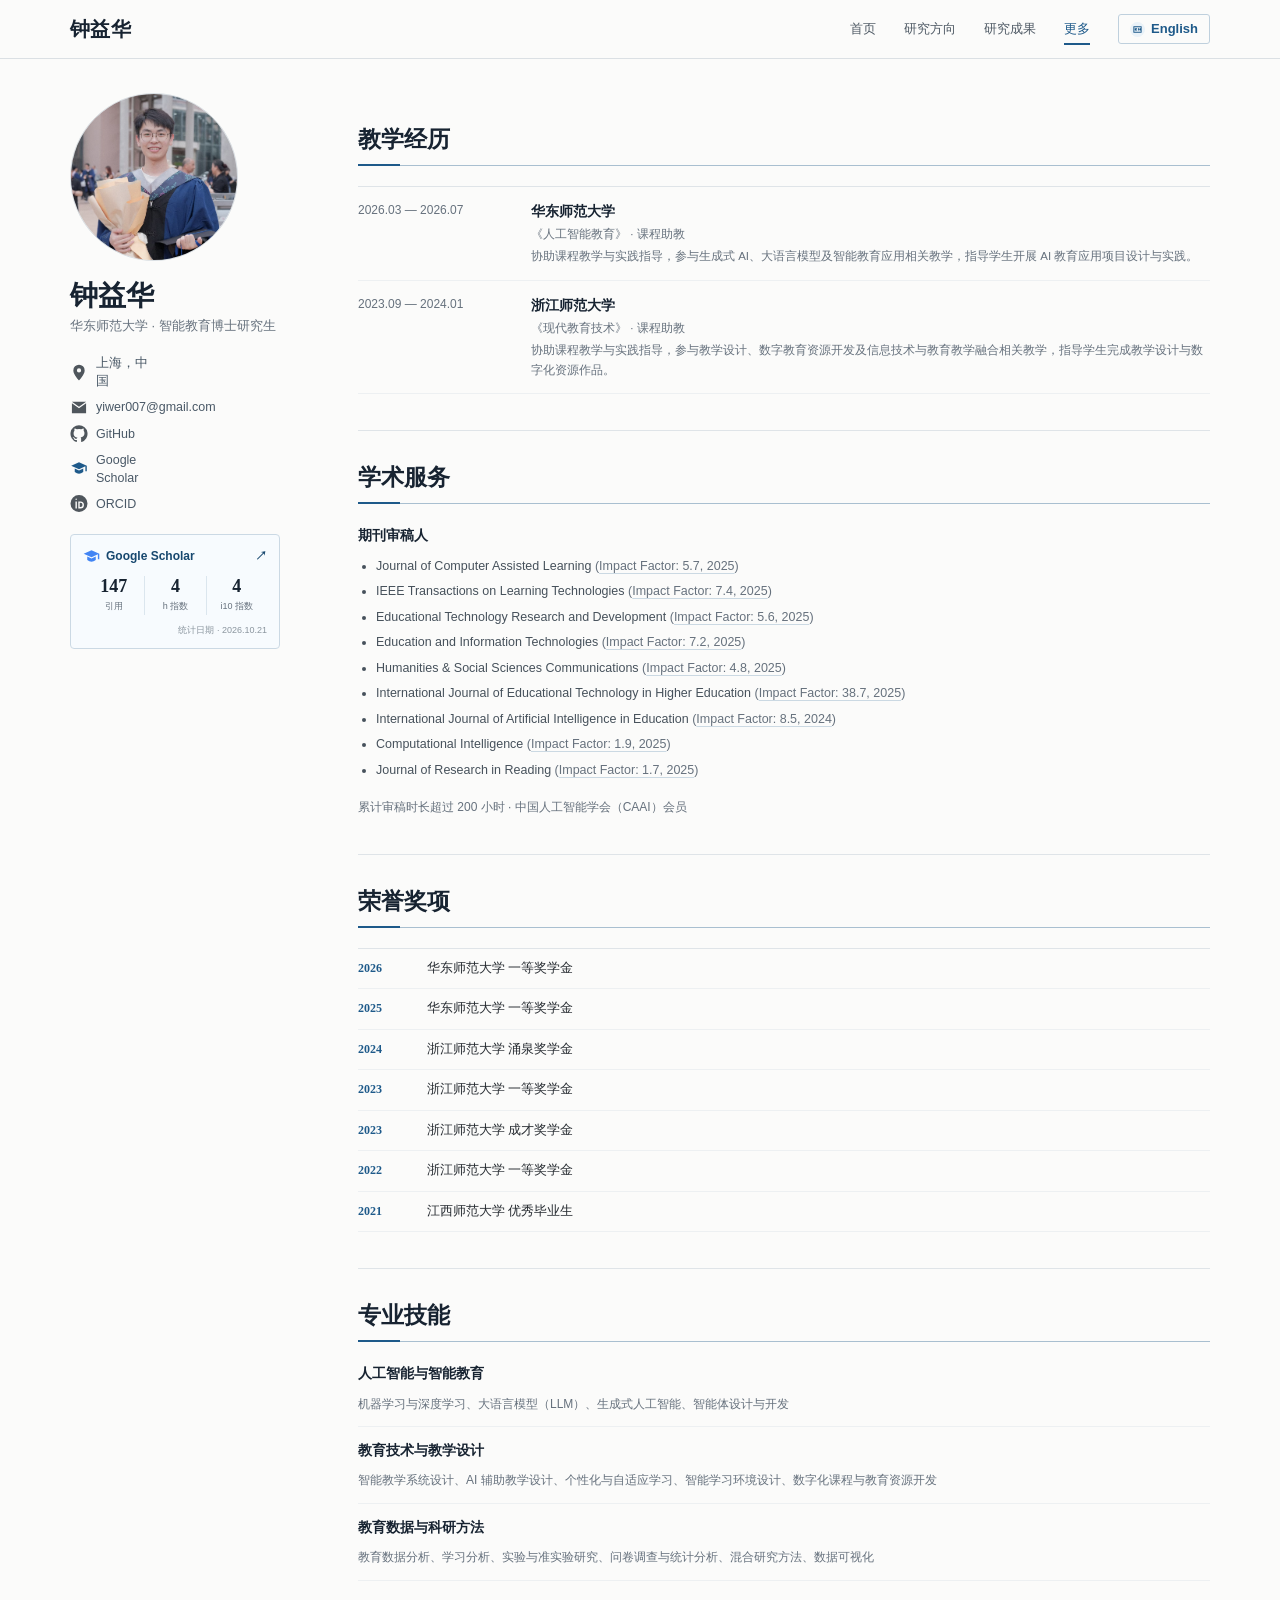
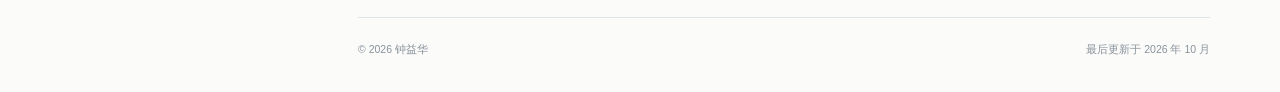
==== about.html @ 864cabfe "Clarify research navigation and consolidate teaching experience" ====
<!doctype html>
<html lang="zh-CN"><head>
  <meta charset="UTF-8"><meta name="viewport" content="width=device-width,initial-scale=1">
  <meta name="author" content="yiwer"><meta name="theme-color" content="#fbfbfa">
  <meta name="description" content="钟益华，华东师范大学智能教育博士研究生。研究生成式AI教育应用、智能体支持学习、个性化学习与学习分析。">
  <meta property="og:type" content="website"><meta property="og:title" content="钟益华｜个人学术主页">
  <meta property="og:url" content="https://yiwer007.github.io/about.html">
  <meta property="og:image" content="https://yiwer007.github.io/assets/portrait-zh.png">
  <meta property="og:description" content="华东师范大学智能教育博士研究生，研究生成式AI教育应用、智能体支持学习、个性化学习与学习分析。">
  <link rel="canonical" href="https://yiwer007.github.io/about.html">
  <title>钟益华｜个人学术主页</title><link rel="icon" href="assets/favicon-hanli.png" type="image/png">
  <link rel="stylesheet" href="styles.css"><link rel="stylesheet" href="site-extra.css">
  <script src="site-config.js" defer=""></script><script src="content-latest.js" defer=""></script>
  <script src="papers.js" defer=""></script><script src="portfolio-content.js" defer=""></script><script src="portfolio-verified.js" defer=""></script><script src="app.js" defer=""></script>
  <script src="world-map.js" defer=""></script><script src="visitor-ui.js" defer=""></script>
<script src="portfolio-ui.js" defer=""></script></head>
<body data-page="about">
  <a href="#about" class="skip-link">跳到正文 / Skip to content</a>
  <header class="site-header"><div class="header-inner">
    <a class="site-title" href="index.html" id="site-title">钟益华</a>
    <button class="menu-button" type="button" aria-label="打开导航" aria-expanded="false" aria-controls="main-nav"><span></span><span></span><span></span></button>
    <nav class="main-nav" aria-label="主导航" id="main-nav"><a href="index.html#about" data-zh="首页" data-en="Home">首页</a><a href="research.html" data-zh="研究方向" data-en="Research Areas">研究方向</a><a href="publications.html" data-zh="研究成果" data-en="Research Outputs">研究成果</a><a href="about.html" data-zh="更多" data-en="More">更多</a><a class="language-switch" href="?lang=en" id="language" aria-label="切换到英文主页"><svg viewBox="0 0 24 24" aria-hidden="true"><path fill="currentColor" d="M3 5h18v14H3V5zm2 2v10h14V7H5zm1 2h5v2H9v1h2v2H6V9zm7 0h2l2 3V9h2v5h-2l-2-3v3h-2V9z"></path></svg><span>English</span></a></nav>
  </div></header>
  <main class="page-shell">
    <aside class="profile-panel" aria-label="个人资料">
      <img class="portrait" src="assets/portrait-zh.png" width="168" height="168" alt="钟益华的个人照片">
      <div class="profile-intro"><h1 id="profile-name">钟益华</h1><p class="position" data-zh="华东师范大学 · 智能教育博士研究生" data-en="East China Normal University · Ph.D. Student">华东师范大学 · 智能教育博士研究生</p></div>
      <div class="contact-list" id="contact-list"></div>
      <a class="scholar-card" id="scholar-card" hidden="" target="_blank" rel="noopener noreferrer">
        <div class="scholar-card-title"><span><svg viewBox="0 0 24 24" aria-hidden="true"><path fill="currentColor" d="M12 3 1 8l11 5 9-4.1V16h2V8L12 3zm-6 9v5c4 3 8 3 12 0v-5l-6 2.7L6 12z"></path></svg> Google Scholar</span><span aria-hidden="true">↗</span></div>
        <div class="scholar-metrics"><div><strong id="citedby"></strong><span data-zh="引用" data-en="Citations">引用</span></div><div><strong id="hindex"></strong><span data-zh="h 指数" data-en="h-index">h 指数</span></div><div><strong id="i10index"></strong><span data-zh="i10 指数" data-en="i10-index">i10 指数</span></div></div>
        <small id="scholar-update"></small>
      </a>
    </aside>
    <div class="main-content">
      
      
      
      
      
      
      
      
      
      
    









<section class="content-section about-section" aria-labelledby="about" data-page="home" hidden="">
        <h2 class="section-heading" id="about" data-zh="关于我" data-en="About Me">关于我</h2>
        <div class="intro-text" id="intro-text"></div>
        <div class="research-row"><strong data-zh="研究领域" data-en="Research">研究领域</strong><div id="research-interests"></div></div>
      </section><section class="content-section education-section" aria-labelledby="education" data-page="home" hidden="">
        <h2 class="section-heading" id="education" data-zh="教育经历" data-en="Education">教育经历</h2><div class="education-list" id="education-list"></div>
      </section><section class="content-section" data-page="home" aria-labelledby="selected" hidden=""><h2 id="selected" class="section-heading" data-zh="代表成果" data-en="Selected Outputs">代表成果</h2><div id="selected-research"></div></section><section class="content-section" data-page="home" aria-labelledby="news" hidden=""><h2 id="news" class="section-heading" data-zh="最新动态" data-en="News">最新动态</h2><ol class="news-list" id="news-list"></ol></section><section class="content-section" data-page="research" aria-labelledby="research" hidden=""><h2 id="research" class="section-heading" data-zh="当前研究方向" data-en="Current Research Areas">当前研究方向</h2><p class="portfolio-lead" id="research-agenda"></p><div id="research-directions" class="research-directions"></div></section><section class="content-section" data-page="research" aria-labelledby="vision" hidden=""><h2 id="vision" class="section-heading" data-zh="未来研究方向" data-en="Future Directions">未来研究方向</h2><p class="section-note" data-zh="未来 3–5 年拟探索的研究方向。" data-en="Prospective directions for the next three to five years.">未来 3–5 年拟探索的研究方向。</p><div id="research-vision"></div></section><section class="content-section" aria-labelledby="publications" data-page="publications" hidden="">
        <div class="heading-with-tools"><h2 class="section-heading" id="publications" data-zh="全部论文" data-en="Publications">论文成果</h2><div class="paper-filter" role="group" aria-label="筛选论文类型">
          <button type="button" class="is-active" data-filter="all" aria-pressed="true" data-zh="全部" data-en="All">全部</button>
          <button type="button" data-filter="journal" aria-pressed="false" data-zh="期刊" data-en="Journals">期刊</button>
          <button type="button" data-filter="conference" aria-pressed="false" data-zh="会议" data-en="Conferences">会议</button>
        </div></div>
        <p class="publication-legend"><span>钟益华 / Yihua Zhong</span> <b data-zh="表示本人；论文按类别及年份排列。" data-en="indicates my name. Publications are grouped by type and sorted by year.">表示本人；论文按类别及年份排列。</b></p>
        <div id="publication-groups" aria-live="polite"></div>
      </section><section class="content-section" aria-labelledby="outputs" data-page="publications" hidden="">
        <h2 class="section-heading" id="outputs" data-zh="其他成果" data-en="Other Research Outputs">其他成果</h2><div class="output-columns" id="output-columns"></div>
      </section><section class="content-section" aria-labelledby="experience" data-page="about">
        <h2 class="section-heading" id="experience" data-zh="教学经历" data-en="Teaching Experience">教学经历</h2><div class="experience-list" id="experience-list"></div>
      </section><section class="content-section" aria-labelledby="service" data-page="about">
        <h2 class="section-heading" id="service" data-zh="学术服务" data-en="Academic Service">学术服务</h2><div class="service-content" id="service-content"></div>
      </section><section class="content-section" aria-labelledby="honors" data-page="about">
        <h2 class="section-heading" id="honors" data-zh="荣誉奖项" data-en="Honors &amp; Awards">荣誉奖项</h2><div class="simple-list" id="honor-list"></div>
      </section><section class="content-section" aria-labelledby="skills" data-page="about">
        <h2 class="section-heading" id="skills" data-zh="专业技能" data-en="Professional Skills">专业技能</h2><div class="skills-list" id="skills-list"></div>
      </section><section class="content-section" data-page="home" aria-labelledby="contact" hidden=""><h2 id="contact" class="section-heading" data-zh="交流与合作" data-en="Contact &amp; Collaboration">交流与合作</h2><p class="portfolio-lead" data-zh="欢迎围绕生成式 AI、智能体学习环境与学习分析开展学术交流。" data-en="I welcome academic discussions on generative AI, agent-supported learning environments, and learning analytics.">欢迎围绕生成式 AI、智能体学习环境与学习分析开展学术交流。</p><a href="mailto:yiwer007@gmail.com">yiwer007@gmail.com</a></section><section class="content-section visitor-section" aria-labelledby="visitors" data-page="home" hidden="">
        <h2 class="section-heading" id="visitors" data-zh="访客分布" data-en="Visitor Distribution">访客分布</h2>
        <div class="visitor-dashboard">
          <div class="visitor-map-panel"><svg id="visitor-map" class="world-map" role="img" aria-label="网站访客世界分布地图"></svg><p class="map-credit">地图数据：<a href="https://github.com/VictorCazanave/svg-maps/tree/master/packages/world" target="_blank" rel="noopener noreferrer">SVG Maps</a>（CC BY 4.0）</p></div>
          <div class="visitor-summary" aria-live="polite"><div class="visitor-metrics"><div><strong id="visit-total">—</strong><span data-zh="总访问次数" data-en="Total visits">总访问次数</span></div><div><strong id="visit-unique">—</strong><span data-zh="独立访客" data-en="Unique visitors">独立访客</span></div><div><strong id="visit-countries">—</strong><span data-zh="国家与地区" data-en="Countries &amp; regions">国家与地区</span></div></div><h3 data-zh="最近访客" data-en="Recent Visitors">最近访客</h3><ol id="recent-visitors" class="recent-visitors"></ol><p id="visitor-status" class="visitor-empty"></p><p class="privacy-note" data-zh="仅显示匿名访客标识与国家或地区，不保存完整 IP 地址。" data-en="Only anonymous visitor IDs and countries or regions are shown. Full IP addresses are not stored.">仅显示匿名访客标识与国家或地区，不保存完整 IP 地址。</p></div>
        </div>
      </section><section class="content-section" data-page="paper" aria-labelledby="paper-detail-title" hidden=""><div id="paper-detail"></div></section></div>
  </main>
  <footer class="site-footer"><p>© 2026 <span data-zh="钟益华" data-en="Yihua Zhong">钟益华</span></p><p data-zh="最后更新于 2026 年 10 月" data-en="Last updated: October 2026">最后更新于 2026 年 10 月</p></footer>
  <button id="back-to-top" class="back-to-top" type="button" aria-label="返回顶部" title="返回顶部" hidden=""><svg viewBox="0 0 48 48" aria-hidden="true"><g class="rocket-body"><path d="M24 5C15 13 15 23 17 31h14c2-8 2-18-7-26Z" fill="currentColor"></path><circle cx="24" cy="20" r="4" fill="#fbfbfa"></circle><path d="m17 24-7 9v5l9-5m12-9 7 9v5l-9-5" fill="currentColor"></path></g><path class="rocket-flame" d="m20 34 4 10 4-10" fill="#df9a55"></path></svg><span class="rocket-label" data-zh="返回顶部" data-en="Back to top">返回顶部</span></button>
  <dialog class="figure-dialog" id="figure-dialog" aria-labelledby="figure-title"><button class="figure-close" aria-label="关闭图片 / Close image">×</button><img id="figure-full" alt=""><h2 id="figure-title"></h2><p id="figure-credit"></p></dialog>



</body></html>
---- styles.css ----
:root {
  --paper: #fbfbfa;
  --surface: #ffffff;
  --ink: #252a30;
  --ink-strong: #172331;
  --muted: #66717d;
  --faint: #89929b;
  --line: #dfe4e8;
  --line-soft: #edf0f2;
  --blue: #1e5a8a;
  --blue-dark: #17486f;
  --blue-soft: #eaf2f8;
  --self: #a43d29;
  --self-soft: #fff0eb;
  --serif: Georgia, "Noto Serif SC", "Songti SC", "SimSun", serif;
  --sans: Arial, "Noto Sans SC", "Microsoft YaHei", sans-serif;
}
* {
  box-sizing: border-box;
}
html {
  scroll-behavior: smooth;
  scroll-padding-top: 76px;
}
body {
  margin: 0;
  background: var(--paper);
  color: var(--ink);
  font-family: var(--sans);
  font-size: 15px;
  line-height: 1.72;
  text-rendering: optimizeLegibility;
}
a {
  color: inherit;
  text-decoration: none;
}
button {
  color: inherit;
  font: inherit;
}
img {
  max-width: 100%;
}
::selection {
  background: #d9e9f5;
  color: var(--ink-strong);
}
.site-header {
  position: sticky;
  z-index: 50;
  top: 0;
  border-bottom: 1px solid rgba(214, 220, 225, 0.88);
  background: #fbfbfaf2;
  -webkit-backdrop-filter: blur(12px);
  backdrop-filter: blur(12px);
}
.header-inner {
  display: flex;
  width: min(1140px, calc(100% - 40px));
  height: 58px;
  margin: 0 auto;
  align-items: center;
  justify-content: space-between;
}
.site-title {
  color: var(--ink-strong);
  font-family: var(--serif);
  font-size: 20px;
  font-weight: 700;
  letter-spacing: 0.02em;
}
.main-nav {
  display: flex;
  align-items: center;
  gap: 25px;
}
.main-nav > a {
  position: relative;
  color: #4f5a65;
  font-size: 13px;
  line-height: 58px;
  transition: color 0.16s ease;
}
.main-nav > a:not(.language-switch):after {
  position: absolute;
  right: 0;
  bottom: 13px;
  left: 0;
  height: 2px;
  background: var(--blue);
  content: "";
  opacity: 0;
  transform: scaleX(0.5);
  transition:
    opacity 0.16s ease,
    transform 0.16s ease;
}
.main-nav > a:hover {
  color: var(--blue);
}
.main-nav > a:hover:after {
  opacity: 1;
  transform: scaleX(1);
}
.language-switch {
  display: inline-flex;
  height: 30px;
  padding: 0 11px;
  border: 1px solid #bfd0dd;
  border-radius: 3px;
  align-items: center;
  gap: 6px;
  color: var(--blue) !important;
  line-height: 28px !important;
  font-weight: 600;
}
.language-switch > svg {
  width: 15px;
  height: 15px;
  padding: 2px;
  border-radius: 50%;
  background: var(--blue-soft);
}
.menu-button {
  display: none;
  width: 36px;
  height: 36px;
  padding: 8px;
  border: 0;
  background: transparent;
  cursor: pointer;
}
.menu-button span {
  display: block;
  width: 19px;
  height: 1.5px;
  margin: 4.5px 0;
  background: var(--ink-strong);
}
.page-shell {
  display: grid;
  width: min(1140px, calc(100% - 40px));
  margin: 34px auto 0;
  grid-template-columns: 236px minmax(0, 1fr);
  gap: 52px;
  align-items: start;
}
.profile-panel {
  position: sticky;
  top: 88px;
}
.portrait {
  display: block;
  width: 168px;
  height: 168px;
  border: 1px solid #d9dee2;
  border-radius: 50%;
  background: #eef1f4;
  object-fit: cover;
  object-position: 50% 25%;
}
.profile-intro h1 {
  margin: 17px 0 3px;
  color: var(--ink-strong);
  font-family: var(--serif);
  font-size: 28px;
  line-height: 1.25;
}
.position,
.place {
  margin: 0;
  color: var(--muted);
  font-size: 13px;
  line-height: 1.55;
}
.place {
  margin-top: 2px;
  color: var(--faint);
}
.contact-list {
  display: flex;
  margin-top: 18px;
  flex-direction: column;
  gap: 8px;
}
.contact-list a,
.contact-list button,
.contact-location {
  display: flex;
  width: max-content;
  max-width: 100%;
  padding: 0;
  border: 0;
  align-items: center;
  gap: 8px;
  background: transparent;
  color: #495866;
  font-size: 12.5px;
  line-height: 1.45;
  cursor: pointer;
}
.contact-list a:hover,
.contact-list button:hover {
  color: var(--blue);
}
.contact-icon {
  display: block;
  width: 17px;
  height: 17px;
  flex: 0 0 18px;
  color: #4f565c;
}
.scholar-mark {
  color: var(--blue);
}
.scholar-card {
  display: block;
  width: 210px;
  margin-top: 21px;
  padding: 11px 12px 10px;
  border: 1px solid #cbd9e4;
  border-radius: 4px;
  background: #f7fbfe;
  transition:
    border-color 0.16s ease,
    background-color 0.16s ease;
}
.scholar-card:hover {
  border-color: #8fb1cb;
  background: #f2f8fc;
}
.scholar-card-title {
  display: flex;
  align-items: center;
  justify-content: space-between;
  color: var(--blue-dark);
  font-size: 12px;
  font-weight: 700;
}
.scholar-card-title > span:first-child {
  display: inline-flex;
  align-items: center;
  gap: 6px;
}
.scholar-card-title svg {
  width: 17px;
  height: 17px;
  color: #4285f4;
}
.scholar-metrics {
  display: grid;
  margin-top: 9px;
  grid-template-columns: repeat(3, 1fr);
}
.scholar-metrics > div {
  display: flex;
  border-left: 1px solid #dbe6ee;
  flex-direction: column;
  align-items: center;
}
.scholar-metrics > div:first-child {
  border-left: 0;
}
.scholar-metrics strong {
  color: var(--ink-strong);
  font-family: var(--serif);
  font-size: 18px;
  line-height: 1.2;
}
.scholar-metrics span {
  margin-top: 2px;
  color: var(--muted);
  font-size: 9px;
}
.scholar-card small {
  display: block;
  margin-top: 8px;
  color: #8a959e;
  font-size: 9px;
  text-align: right;
}
.main-content {
  min-width: 0;
}
.content-section {
  padding: 31px 0 36px;
  border-bottom: 1px solid var(--line);
}
.about-section {
  padding-top: 0;
}
.section-heading {
  position: relative;
  margin: 0 0 20px;
  padding: 0 0 10px;
  border-bottom: 1px solid #a9bfd0;
  color: var(--ink-strong);
  font-family: var(--serif);
  font-size: 23px;
  font-weight: 700;
  line-height: 1.35;
}
.section-heading:after {
  position: absolute;
  bottom: -1px;
  left: 0;
  display: block;
  width: 42px;
  height: 2px;
  background: var(--blue);
  content: "";
}
.intro-text {
  color: #303840;
  font-size: 14.5px;
  line-height: 1.9;
}
.intro-text p {
  margin: 0 0 12px;
}
.intro-text strong {
  color: var(--ink-strong);
}
.intro-text a,
.education-body a,
.output-block a {
  color: var(--blue);
  text-decoration: underline;
  text-decoration-color: #b3cada;
  text-decoration-thickness: 1px;
  text-underline-offset: 3px;
}
.intro-text a:hover,
.education-body a:hover,
.output-block a:hover {
  color: var(--blue-dark);
  text-decoration-color: var(--blue-dark);
}
.research-row {
  display: grid;
  margin-top: 20px;
  padding-top: 15px;
  border-top: 1px solid var(--line-soft);
  grid-template-columns: 70px minmax(0, 1fr);
  align-items: start;
  gap: 12px;
}
.research-row > strong {
  padding-top: 3px;
  color: var(--ink-strong);
  font-size: 12px;
}
.research-row > div {
  display: flex;
  flex-wrap: wrap;
  gap: 7px;
}
.research-row span {
  padding: 2px 8px;
  border: 1px solid #d7e1e8;
  border-radius: 2px;
  background: #f7fafc;
  color: #51616f;
  font-size: 11px;
}
.education-list {
  border-top: 1px solid var(--line);
}
.content-section.education-section {
  padding-bottom: 12px;
}
.education-item {
  display: grid;
  min-height: 88px;
  padding: 16px 0;
  border-bottom: 1px solid var(--line-soft);
  grid-template-columns: 48px 145px minmax(0, 1fr);
  align-items: center;
  gap: 16px;
}
.education-item:last-child {
  border-bottom: 0;
}
.school-logo-link {
  display: grid;
  width: 45px;
  height: 45px;
  align-items: center;
  justify-items: center;
}
.school-logo-link img {
  display: block;
  width: 43px;
  height: 43px;
  object-fit: contain;
}
.education-time {
  color: var(--muted);
  font-size: 12px;
  font-variant-numeric: tabular-nums;
}
.education-body h3 {
  margin: 0;
  color: var(--ink-strong);
  font-size: 15px;
  line-height: 1.5;
}
.education-body h3 a {
  color: var(--ink-strong);
  text-decoration: none;
}
.education-body h3 a:hover {
  color: var(--blue);
}
.education-body p {
  margin: 2px 0 0;
  color: #46515b;
  font-size: 12.5px;
  line-height: 1.55;
}
.education-body .education-note {
  display: flex;
  flex-wrap: wrap;
  gap: 8px 16px;
  color: var(--muted);
  font-size: 11.5px;
}
.heading-with-tools {
  display: flex;
  align-items: flex-start;
  justify-content: space-between;
  gap: 20px;
}
.heading-with-tools .section-heading {
  flex: 1;
}
.paper-filter {
  display: flex;
  padding: 2px;
  border: 1px solid var(--line);
  border-radius: 4px;
  background: var(--surface);
}
.paper-filter button {
  padding: 3px 11px;
  border: 0;
  border-radius: 2px;
  background: transparent;
  color: var(--muted);
  font-size: 11px;
  cursor: pointer;
}
.paper-filter button:hover {
  color: var(--blue);
}
.paper-filter button.is-active {
  background: var(--blue);
  color: #fff;
}
.publication-legend {
  margin: -7px 0 22px;
  color: var(--faint);
  font-size: 11px;
}
.publication-legend span {
  padding: 1px 5px;
  border-radius: 2px;
  background: var(--self-soft);
  color: var(--self);
  font-weight: 700;
}
.publication-group {
  margin-top: 27px;
}
.publication-group:first-of-type {
  margin-top: 0;
}
.publication-group-title {
  display: flex;
  margin: 0;
  padding: 0 0 8px;
  border-bottom: 1px solid #cbd4da;
  align-items: center;
  gap: 8px;
  color: #34424f;
  font-size: 14px;
  font-weight: 700;
}
.publication-group-title span {
  display: inline-grid;
  min-width: 18px;
  height: 18px;
  padding: 0 5px;
  border-radius: 9px;
  background: var(--blue-soft);
  color: var(--blue);
  place-items: center;
  font-size: 9px;
}
.publication-list {
  counter-reset: papers;
}
.publication-item {
  position: relative;
  display: grid;
  padding: 16px 0 17px 32px;
  border-bottom: 1px solid var(--line-soft);
  counter-increment: papers;
}
.publication-item:before {
  position: absolute;
  top: 17px;
  left: 1px;
  color: #929ba3;
  content: counter(papers) ".";
  font-family: var(--serif);
  font-size: 12px;
}
.publication-item.with-image {
  grid-template-columns: 122px minmax(0, 1fr);
  gap: 18px;
}
.publication-image {
  width: 122px;
  height: 78px;
  margin-top: 2px;
  border: 1px solid #dfe4e7;
  border-radius: 2px;
  background: #fff;
  object-fit: cover;
}
.publication-meta {
  display: flex;
  margin-bottom: 3px;
  align-items: center;
  gap: 8px;
  color: var(--faint);
  font-size: 10px;
  line-height: 1.4;
}
.venue-badge {
  padding: 1px 6px;
  border-radius: 2px;
  background: var(--blue-soft);
  color: var(--blue-dark);
  font-weight: 700;
}
.publication-item h4 {
  margin: 0;
  color: var(--ink-strong);
  font-family: var(--serif);
  font-size: 15px;
  font-weight: 600;
  line-height: 1.48;
}
.publication-authors {
  margin: 5px 0 0;
  color: #58636d;
  font-size: 12px;
  line-height: 1.55;
}
.author-self {
  padding: 1px 4px;
  border-radius: 2px;
  background: var(--self-soft);
  color: var(--self);
  font-weight: 700;
}
.publication-venue {
  margin: 2px 0 0;
  color: #7b858e;
  font-family: var(--serif);
  font-size: 11.5px;
  font-style: italic;
  line-height: 1.5;
}
.publication-links {
  display: flex;
  margin-top: 8px;
  gap: 7px;
}
.publication-links a {
  display: inline-flex;
  padding: 2px 8px;
  border: 1px solid #b9cbd9;
  border-radius: 2px;
  align-items: center;
  gap: 4px;
  color: var(--blue-dark);
  font-size: 10.5px;
  font-weight: 600;
  line-height: 1.4;
  transition:
    background-color 0.15s ease,
    border-color 0.15s ease;
}
.publication-links a:hover {
  border-color: var(--blue);
  background: var(--blue-soft);
}
.output-columns {
  display: grid;
  grid-template-columns: repeat(3, minmax(0, 1fr));
  gap: 24px;
}
.output-block {
  min-width: 0;
}
.output-block h3 {
  margin: 0;
  padding-bottom: 8px;
  border-bottom: 2px solid var(--blue);
  color: var(--ink-strong);
  font-size: 14px;
}
.output-block ol {
  margin: 0;
  padding: 0;
  list-style: none;
}
.output-block li {
  padding: 11px 0;
  border-bottom: 1px solid var(--line-soft);
}
.output-block li > strong,
.output-block li > span,
.output-block li > a {
  display: block;
}
.output-block li > strong {
  color: #35404a;
  font-size: 11.5px;
  line-height: 1.55;
}
.output-block li > span {
  margin-top: 4px;
  color: var(--faint);
  font-size: 10px;
  line-height: 1.5;
}
.output-block li > span b {
  color: var(--self);
}
.output-block li > a {
  width: max-content;
  margin-top: 5px;
  font-size: 10px;
}
.simple-list {
  border-top: 1px solid var(--line);
}
.simple-list > div {
  display: grid;
  padding: 9px 0;
  border-bottom: 1px solid var(--line-soft);
  grid-template-columns: 54px minmax(0, 1fr) auto;
  align-items: baseline;
  gap: 15px;
}
.simple-list time {
  color: var(--blue);
  font-family: var(--serif);
  font-size: 12px;
  font-weight: 700;
}
.simple-list p {
  margin: 0;
  font-size: 12.5px;
}
.simple-list strong {
  color: var(--self);
  font-size: 10.5px;
}
.experience-list {
  border-top: 1px solid var(--line);
}
.experience-list article {
  display: grid;
  padding: 13px 0;
  border-bottom: 1px solid var(--line-soft);
  grid-template-columns: 155px minmax(0, 1fr);
  gap: 18px;
}
.experience-list time {
  color: var(--muted);
  font-size: 12px;
  font-variant-numeric: tabular-nums;
}
.experience-list h3 {
  margin: 0;
  color: var(--ink-strong);
  font-size: 13.5px;
}
.experience-list p {
  margin: 2px 0 0;
  color: var(--muted);
  font-size: 11.5px;
}
.visitor-section {
  border-bottom: 0;
}
.visitor-dashboard {
  display: grid;
  grid-template-columns: minmax(0, 1.65fr) minmax(210px, 0.7fr);
  gap: 26px;
  align-items: stretch;
}
.visitor-map-panel {
  min-width: 0;
  padding: 15px 17px 8px;
  border: 1px solid var(--line);
  border-radius: 3px;
  background: #f8fafb;
}
.world-map {
  display: block;
  width: 100%;
  height: auto;
  max-height: 360px;
}
.country-shape {
  fill: #d9e0e5;
  stroke: #f8fafb;
  stroke-width: 0.65;
  vector-effect: non-scaling-stroke;
  transition:
    fill 0.18s ease,
    opacity 0.18s ease;
}
.country-shape.has-visits {
  fill: var(--blue);
}
.country-shape:hover {
  fill: #5d86a6;
}
.map-credit {
  margin: 3px 0 0;
  color: #a0a8ae;
  font-size: 8.5px;
  text-align: right;
}
.visitor-summary {
  padding: 14px 15px;
  border: 1px solid var(--line);
  border-radius: 3px;
  background: var(--surface);
}
.visitor-metrics {
  display: grid;
  grid-template-columns: repeat(3, 1fr);
  gap: 0;
}
.visitor-metrics > div {
  display: flex;
  min-width: 0;
  padding: 4px 7px;
  border-left: 1px solid var(--line-soft);
  flex-direction: column;
  align-items: center;
}
.visitor-metrics > div:first-child {
  border-left: 0;
}
.visitor-metrics strong {
  color: var(--ink-strong);
  font-family: var(--serif);
  font-size: 20px;
  line-height: 1.2;
}
.visitor-metrics span {
  margin-top: 3px;
  color: var(--faint);
  font-size: 8.5px;
  white-space: nowrap;
}
.visitor-summary h3 {
  margin: 17px 0 6px;
  padding-top: 11px;
  border-top: 1px solid var(--line-soft);
  color: var(--ink-strong);
  font-size: 12px;
}
.recent-visitors {
  margin: 0;
  padding: 0;
  list-style: none;
}
.recent-visitors li {
  display: flex;
  padding: 5px 0;
  border-bottom: 1px dotted #e0e5e8;
  justify-content: space-between;
  gap: 10px;
  color: var(--muted);
  font-size: 9.5px;
}
.visitor-id {
  color: var(--blue-dark);
  font-family: ui-monospace, SFMono-Regular, Consolas, monospace;
}
.visitor-empty {
  margin: 8px 0;
  color: var(--faint);
  font-size: 10px;
}
.privacy-note {
  margin: 12px 0 0;
  color: #929ba2;
  font-size: 8.5px;
  line-height: 1.55;
}
.site-footer {
  display: flex;
  width: min(1140px, calc(100% - 40px));
  margin: 0 auto;
  padding: 22px 0 34px 288px;
  justify-content: space-between;
  color: var(--faint);
  font-size: 10.5px;
}
.site-footer p {
  margin: 0;
}
@media (max-width: 900px) {
  .main-nav {
    gap: 16px;
  }
  .page-shell {
    grid-template-columns: 200px minmax(0, 1fr);
    gap: 36px;
  }
  .portrait {
    width: 150px;
    height: 150px;
  }
  .visitor-dashboard {
    grid-template-columns: 1fr;
  }
  .scholar-card {
    width: 198px;
  }
  .education-item {
    grid-template-columns: 45px 125px minmax(0, 1fr);
    gap: 12px;
  }
  .output-columns {
    grid-template-columns: 1fr;
    gap: 22px;
  }
  .site-footer {
    padding-left: 236px;
  }
}
@media (max-width: 720px) {
  html {
    scroll-padding-top: 68px;
  }
  .header-inner,
  .page-shell,
  .site-footer {
    width: min(100% - 30px, 660px);
  }
  .menu-button {
    display: block;
  }
  .main-nav {
    position: absolute;
    top: 58px;
    right: 0;
    left: 0;
    display: none;
    padding: 10px 15px 15px;
    border-bottom: 1px solid var(--line);
    flex-wrap: wrap;
    justify-content: center;
    gap: 2px 22px;
    background: var(--surface);
    box-shadow: 0 8px 20px #1b2e3d14;
  }
  .main-nav.is-open {
    display: flex;
  }
  .main-nav > a {
    line-height: 38px;
  }
  .main-nav > a:not(.language-switch):after {
    bottom: 3px;
  }
  .language-switch {
    margin-top: 4px;
  }
  .page-shell {
    margin-top: 24px;
    grid-template-columns: 1fr;
    gap: 27px;
  }
  .profile-panel {
    position: static;
    display: grid;
    grid-template-columns: 105px minmax(0, 1fr);
    column-gap: 17px;
  }
  .portrait {
    grid-row: 1 / span 2;
    width: 105px;
    height: 105px;
  }
  .profile-intro h1 {
    margin-top: 2px;
    font-size: 25px;
  }
  .contact-list {
    grid-column: 1 / -1;
    flex-flow: row wrap;
    gap: 9px 17px;
  }
  .scholar-card {
    width: 100%;
    grid-column: 1 / -1;
  }
  .content-section {
    padding: 27px 0 31px;
  }
  .about-section {
    padding-top: 0;
  }
  .education-item {
    grid-template-columns: 44px minmax(0, 1fr);
    align-items: start;
  }
  .education-time {
    grid-column: 2;
    grid-row: 1;
    margin-bottom: -7px;
  }
  .school-logo-link {
    grid-column: 1;
    grid-row: 1 / span 2;
    margin-top: 3px;
  }
  .education-body {
    grid-column: 2;
  }
  .site-footer {
    padding-left: 0;
  }
}
@media (max-width: 500px) {
  body {
    font-size: 14px;
  }
  .section-heading {
    font-size: 21px;
  }
  .research-row {
    grid-template-columns: 1fr;
    gap: 7px;
  }
  .heading-with-tools {
    flex-direction: column;
    gap: 0;
  }
  .paper-filter {
    margin: -8px 0 20px;
  }
  .publication-legend {
    margin-top: -8px;
  }
  .publication-item.with-image {
    grid-template-columns: 92px minmax(0, 1fr);
    gap: 12px;
  }
  .publication-image {
    width: 92px;
    height: 66px;
  }
  .publication-item h4 {
    font-size: 14px;
  }
  .simple-list > div {
    grid-template-columns: 43px minmax(0, 1fr);
    gap: 10px;
  }
  .simple-list strong {
    grid-column: 2;
  }
  .experience-list article {
    grid-template-columns: 1fr;
    gap: 2px;
  }
  .site-footer {
    flex-direction: column;
    gap: 3px;
  }
}
@media (max-width: 390px) {
  .profile-panel {
    grid-template-columns: 92px minmax(0, 1fr);
  }
  .portrait {
    width: 92px;
    height: 92px;
  }
  .position {
    font-size: 12px;
  }
  .publication-item.with-image {
    grid-template-columns: 1fr;
  }
  .publication-image {
    width: 118px;
    height: 75px;
  }
}
@media (prefers-reduced-motion: reduce) {
  html {
    scroll-behavior: auto;
  }
  * {
    transition: none !important;
  }
}
---- site-extra.css ----
/* Original reference-site rules live in styles.css unchanged. These additions
   cover the user's extra sections, genuine figure credits, and accessibility. */
.main-nav{gap:28px}
.main-nav a[aria-current="page"]{color:var(--blue)}
.main-nav>a[aria-current="page"]:not(.language-switch)::after{opacity:1;transform:scaleX(1)}
.sidebar-cv{display:block;font-size:12px;margin:12px 0 16px;color:var(--blue)}
.portfolio-lead,.portfolio-text-block p{font-size:13px;line-height:1.9;color:#46515b;margin:9px 0 15px}
.portfolio-text-block{padding:10px 0 16px;border-bottom:1px solid var(--line-soft)}
.portfolio-text-block h3,.research-direction h3,.selected-study h3,.system-study h3{font-family:var(--serif);color:var(--ink-strong);font-size:17px;margin:0 0 8px;line-height:1.5}
.research-direction{display:grid;grid-template-columns:35px 1fr;gap:14px;padding:22px 0;border-bottom:1px solid var(--line-soft)}
.direction-number{font-family:var(--serif);font-size:23px;color:#9ab0c3}
.research-direction p{font-size:13px;line-height:1.9;color:#46515b;margin:7px 0}
.research-direction .research-question{color:var(--blue)}
.research-direction h4{font-size:12px;margin:13px 0 5px}
.research-direction ul,.project-research-links ul{padding-left:18px;font-size:12px;line-height:1.7;margin:5px 0}
.research-direction li,.project-research-links li{margin:5px 0}
.selected-study,.system-study{display:grid;grid-template-columns:155px 1fr;gap:20px;border-bottom:1px solid var(--line-soft);padding:20px 0}
.selected-study img{width:155px;height:110px;object-fit:contain;background:#fff;border:1px solid var(--line-soft)}
.selected-study h3{font-size:15px;margin-top:6px}
.selected-study p,.system-study p{font-size:12px;line-height:1.8;color:var(--muted);margin:8px 0}
.system-study figure{margin:0;align-self:start}.system-study img{display:block;width:155px;height:120px;object-fit:contain;background:#fff}
.system-study figcaption{font-size:8.5px;text-align:center;color:var(--faint);line-height:1.5}
.resource-links{display:flex;gap:9px;flex-wrap:wrap;margin:12px 0}
.resource-links a{font-size:12px;color:var(--blue);border:1px solid #cbd9e3;padding:4px 9px;border-radius:2px}
.news-list{padding:0;margin:0;list-style:none}
.news-list li{display:grid;grid-template-columns:90px 1fr;gap:14px;padding:12px 0;border-bottom:1px solid var(--line-soft);font-size:12px;line-height:1.8}
.news-list time{color:var(--faint);font-variant-numeric:tabular-nums}
.project-research-links{margin:10px 0 0;font-size:12px;color:var(--muted)}
.project-research-links summary{color:var(--blue);cursor:pointer}.project-research-links small{font-size:10px;line-height:1.6}
.detail-back{font-size:12px;color:var(--blue)}.detail-title{font-family:var(--serif);font-size:25px;line-height:1.4;color:var(--ink-strong);margin:12px 0}
.detail-authors{font-size:12px;color:var(--muted);line-height:1.8}
.detail-figure{margin:25px 0;text-align:center}.detail-figure img{display:block;max-width:100%;max-height:480px;object-fit:contain;margin:auto}
.detail-figure figcaption{font-size:10px;line-height:1.7;color:var(--faint);margin-top:10px}
@media(max-width:1000px){.header-inner{gap:15px}.main-nav{gap:18px}.main-nav>a{font-size:11px}}
@media(max-width:500px){.selected-study,.system-study{grid-template-columns:1fr;gap:12px}.selected-study img,.system-study img{width:180px;height:125px}.news-list li{grid-template-columns:75px 1fr;gap:9px}.detail-title{font-size:21px}}
.back-to-top{position:fixed;right:24px;bottom:28px;z-index:30;display:flex;align-items:center;flex-direction:column;border:1px solid #d7e1e9;border-radius:12px;padding:8px 7px 6px;background:#fbfbfaf2;color:var(--blue);box-shadow:0 3px 15px #17233112;cursor:pointer;transition:transform .2s,box-shadow .2s}
.back-to-top svg{width:38px;height:38px;overflow:visible}
.rocket-label{font-size:10px;line-height:1.6}
.back-to-top:hover{transform:translateY(-4px);box-shadow:0 5px 18px #17233122}
.back-to-top:focus-visible{outline:2px solid var(--blue);outline-offset:4px}
.rocket-flame{transform-origin:24px 34px;opacity:.55}
.back-to-top:hover .rocket-flame,.is-launching .rocket-flame{animation:rocket-flame .2s ease-in-out infinite alternate;opacity:1}
.is-launching .rocket-body{animation:rocket-launch .65s ease-in forwards}
@keyframes rocket-flame{to{transform:scaleY(1.45)}}
@keyframes rocket-launch{30%{transform:translateY(2px)}100%{transform:translateY(-65px);opacity:0}}
@media(max-width:720px){.back-to-top{right:12px;bottom:18px;padding:5px}.back-to-top svg{width:32px;height:32px}.rocket-label{font-size:9px}}
@media(prefers-reduced-motion:reduce){.back-to-top,.country-shape{transition:none}.back-to-top:hover{transform:none}.rocket-flame,.rocket-body{animation:none!important}}
[hidden]{display:none!important}
.publication-legend b{font-weight:400}
.paper-figure{margin:0;min-width:0}
.figure-button{display:block;margin:0;padding:0;border:0;background:none;cursor:zoom-in;width:122px;line-height:0}
.paper-figure figcaption{font-size:8px;line-height:1.4;color:var(--faint);text-align:center;margin-top:4px;max-width:122px}
.paper-figure figcaption a:hover{color:var(--blue)}
.author-note{font-size:11px;color:var(--muted)}
.publication-image{display:block}
.expected{font-size:10px;color:var(--faint)}
.school-logo-link:has(img[src$="zjnu.gif"]){position:relative;overflow:hidden;display:block}
.school-logo-link img[src$="zjnu.gif"]{position:absolute;left:-8.333px;top:-12.667px;width:124.667px;height:64px;max-width:none;object-fit:fill;transform:none}
.section-note{font-size:12px;color:var(--muted);margin:-5px 0 15px;line-height:1.8}
.project-list{border-top:1px solid var(--line)}
.project-item{display:grid;grid-template-columns:20px minmax(0,1fr);gap:10px;padding:13px 0;border-bottom:1px solid var(--line-soft)}
.project-item>span{color:var(--faint);font-family:var(--serif);font-size:12px;padding-top:2px}
.project-item h3{font-size:13.5px;line-height:1.6;margin:0;color:var(--ink-strong)}
.project-item p{font-size:11.5px;color:var(--muted);line-height:1.7;margin:3px 0 0}
.project-item .responsibility{color:#7b858e}
.service-content h3,.skills-list h3{font-size:13.5px;color:var(--ink-strong);margin:0 0 8px}
.service-content ul{padding-left:18px;font-size:12.5px;color:#46515b;margin:0 0 16px}
.service-content li{margin:4px 0}
.service-content p,.skills-list p{font-size:12px;color:var(--muted);margin:0}
.skills-list>div{padding:12px 0;border-bottom:1px solid var(--line-soft)}
.skills-list>div:first-child{padding-top:0}
.last-section{border-bottom:0}
.figure-dialog{border:1px solid var(--line);border-radius:4px;padding:30px 22px 20px;width:min(1000px,92vw);max-height:92vh;overflow:auto;background:var(--surface);color:var(--ink)}
.figure-dialog::backdrop{background:#172331aa}
.figure-dialog>img{display:block;max-height:72vh;object-fit:contain;margin:0 auto;width:100%}
.figure-dialog h2{font-size:16px;text-align:center;margin:14px 0 4px;font-weight:500}
.figure-dialog p{font-size:11px;color:var(--muted);text-align:center;margin:0}
.figure-dialog p a{text-decoration:underline;text-underline-offset:3px}
.figure-close{position:absolute;right:8px;top:2px;background:transparent;border:0;cursor:pointer;font-size:25px;color:var(--muted)}
.skip-link{position:fixed;top:-100px;z-index:100;background:white;padding:8px 15px;color:var(--blue)}
.skip-link:focus{top:0}
a:focus-visible,button:focus-visible{outline:2px solid var(--blue);outline-offset:3px}
@media(max-width:500px){.figure-button{width:92px}.paper-figure figcaption{max-width:92px}.author-note{font-size:10px}}
@media(max-width:390px){.figure-button{width:118px}.paper-figure figcaption{max-width:118px}}

@media(max-width:720px){.main-nav{gap:2px 24px}.main-nav>a{font-size:13px}}

.service-content .journal-impact{color:var(--muted)}
.service-content .journal-impact a{color:inherit;text-decoration:underline;text-decoration-color:#cbd9e3;text-underline-offset:3px}
.service-content .journal-impact a:hover{color:var(--blue)}
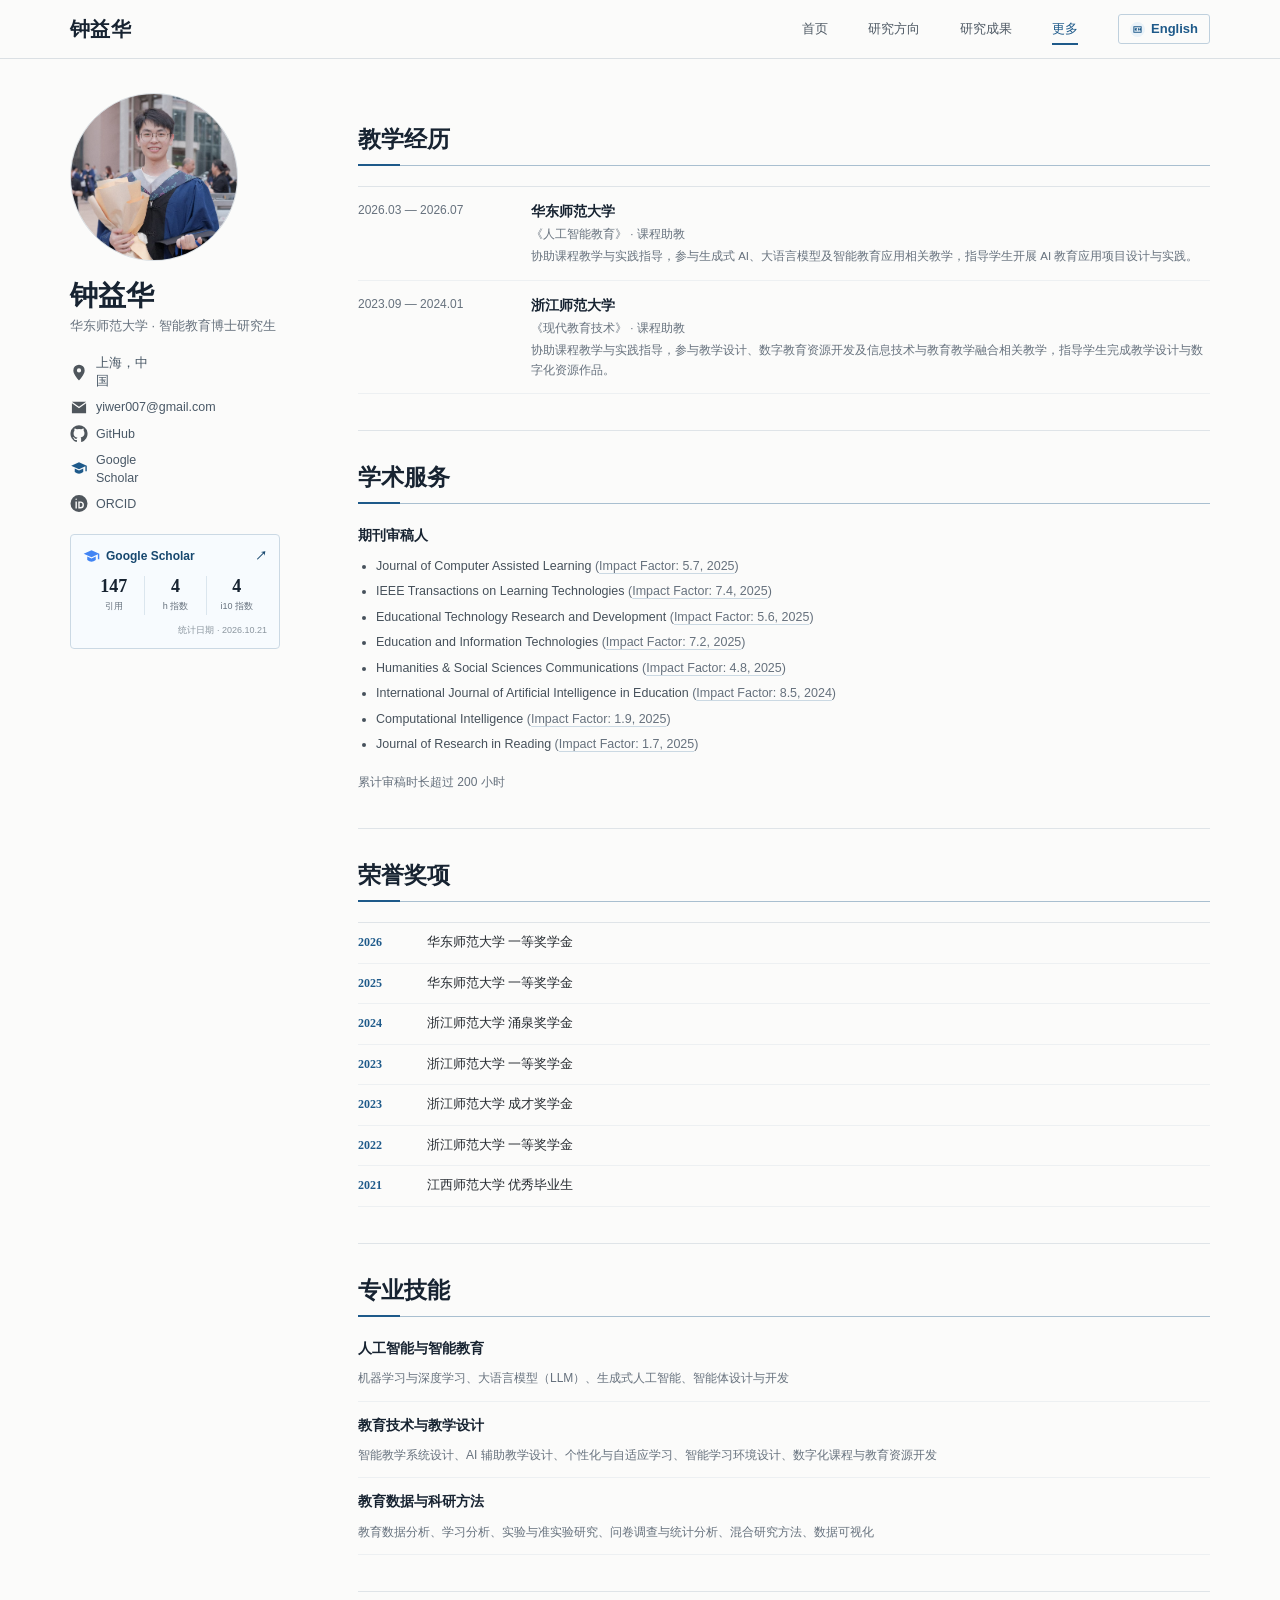
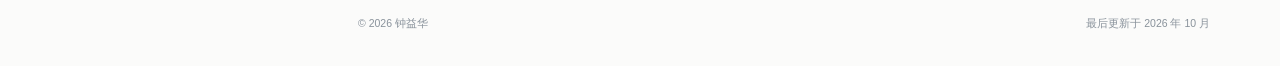
==== commit 419d40cf: "Revise biography and reviewer list" ====
--- a/about.html
+++ b/about.html
@@ -54,7 +54,7 @@
 
 
 <section class="content-section about-section" aria-labelledby="about" data-page="home" hidden="">
-        <h2 class="section-heading" id="about" data-zh="关于我" data-en="About Me">关于我</h2>
+        <h2 class="section-heading" id="about" data-zh="个人简介" data-en="Biography">个人简介</h2>
         <div class="intro-text" id="intro-text"></div>
         <div class="research-row"><strong data-zh="研究领域" data-en="Research">研究领域</strong><div id="research-interests"></div></div>
       </section><section class="content-section education-section" aria-labelledby="education" data-page="home" hidden="">
--- a/site-extra.css
+++ b/site-extra.css
@@ -1,6 +1,6 @@
 /* Original reference-site rules live in styles.css unchanged. These additions
    cover the user's extra sections, genuine figure credits, and accessibility. */
-.main-nav{gap:28px}
+.main-nav{gap:40px}
 .main-nav a[aria-current="page"]{color:var(--blue)}
 .main-nav>a[aria-current="page"]:not(.language-switch)::after{opacity:1;transform:scaleX(1)}
 .sidebar-cv{display:block;font-size:12px;margin:12px 0 16px;color:var(--blue)}
@@ -31,7 +31,7 @@
 .detail-authors{font-size:12px;color:var(--muted);line-height:1.8}
 .detail-figure{margin:25px 0;text-align:center}.detail-figure img{display:block;max-width:100%;max-height:480px;object-fit:contain;margin:auto}
 .detail-figure figcaption{font-size:10px;line-height:1.7;color:var(--faint);margin-top:10px}
-@media(max-width:1000px){.header-inner{gap:15px}.main-nav{gap:18px}.main-nav>a{font-size:11px}}
+@media(max-width:1000px){.header-inner{gap:15px}.main-nav{gap:24px}.main-nav>a{font-size:11px}}
 @media(max-width:500px){.selected-study,.system-study{grid-template-columns:1fr;gap:12px}.selected-study img,.system-study img{width:180px;height:125px}.news-list li{grid-template-columns:75px 1fr;gap:9px}.detail-title{font-size:21px}}
 .back-to-top{position:fixed;right:24px;bottom:28px;z-index:30;display:flex;align-items:center;flex-direction:column;border:1px solid #d7e1e9;border-radius:12px;padding:8px 7px 6px;background:#fbfbfaf2;color:var(--blue);box-shadow:0 3px 15px #17233112;cursor:pointer;transition:transform .2s,box-shadow .2s}
 .back-to-top svg{width:38px;height:38px;overflow:visible}
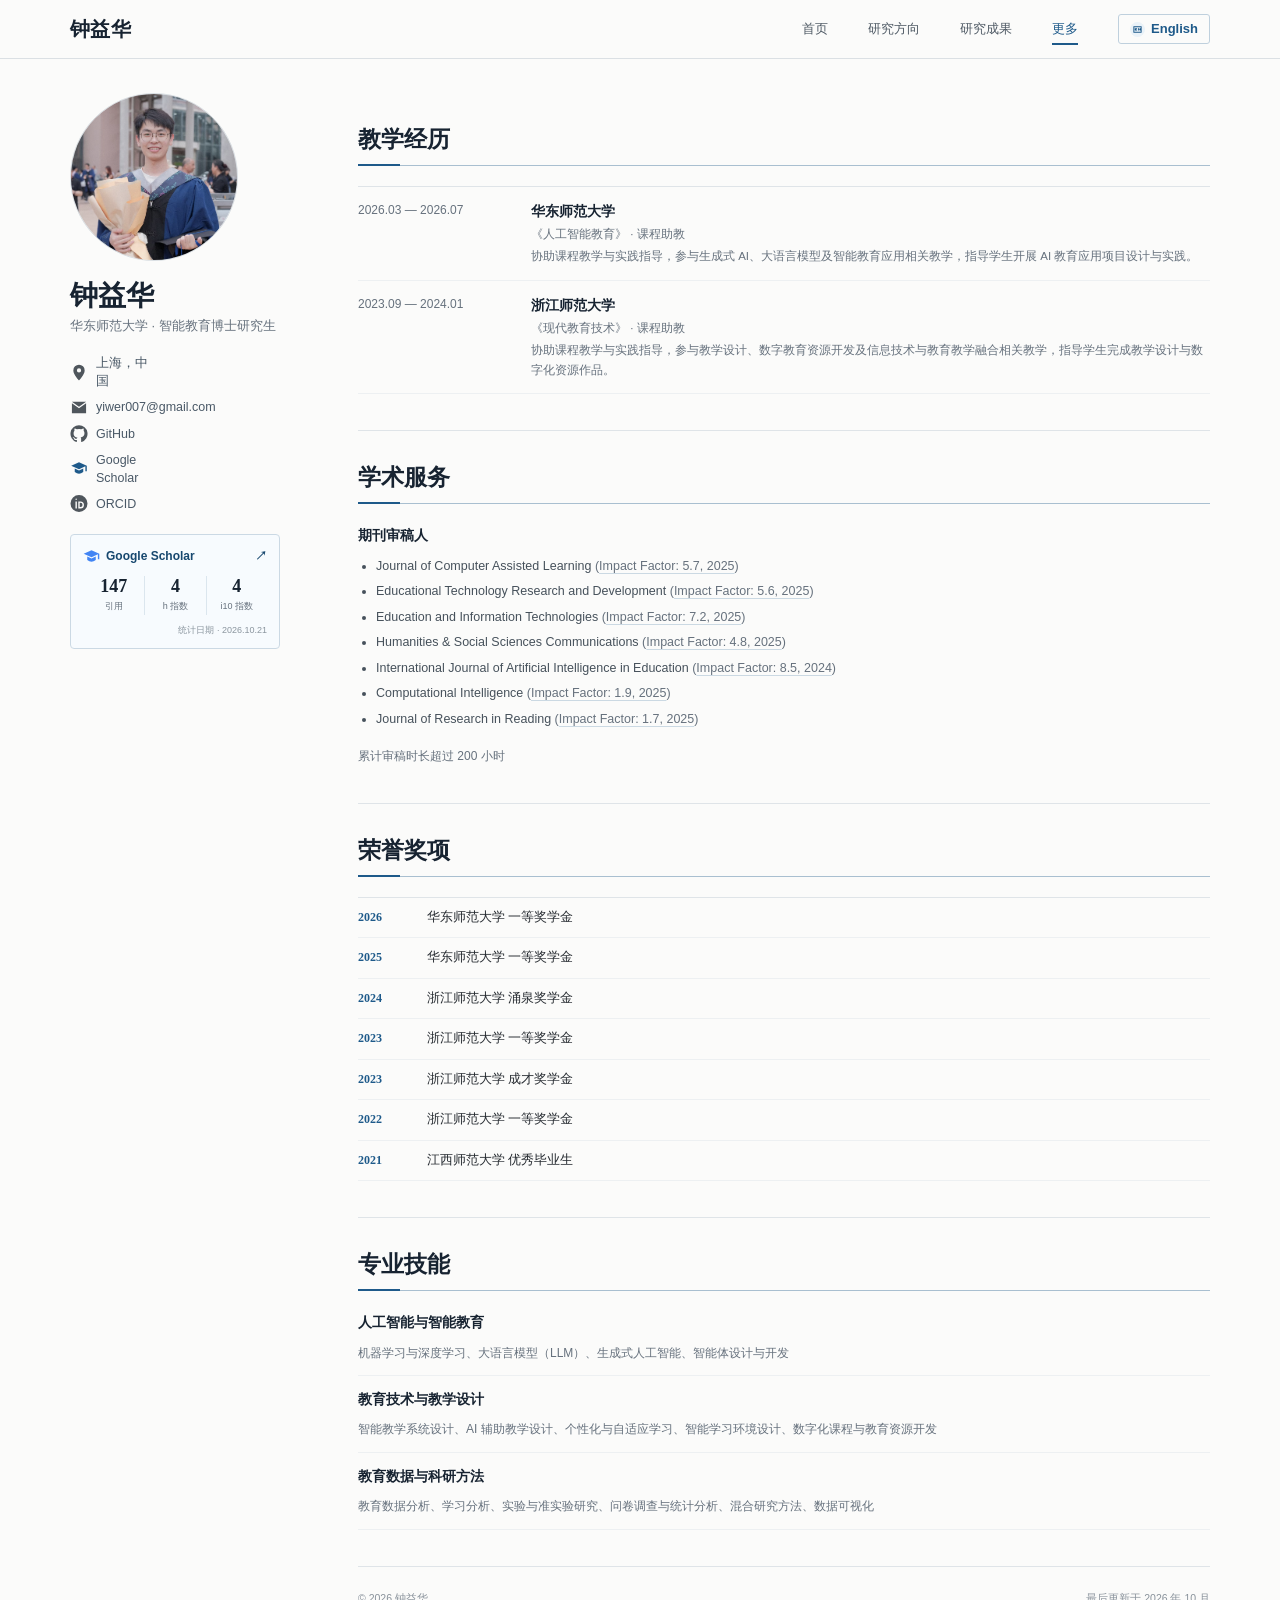
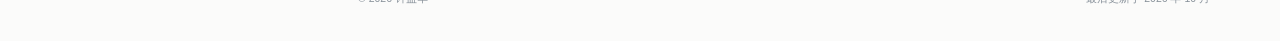
==== commit 3206f2c6: "Remove standalone contact and collaboration section" ====
--- a/about.html
+++ b/about.html
@@ -77,7 +77,7 @@
         <h2 class="section-heading" id="honors" data-zh="荣誉奖项" data-en="Honors &amp; Awards">荣誉奖项</h2><div class="simple-list" id="honor-list"></div>
       </section><section class="content-section" aria-labelledby="skills" data-page="about">
         <h2 class="section-heading" id="skills" data-zh="专业技能" data-en="Professional Skills">专业技能</h2><div class="skills-list" id="skills-list"></div>
-      </section><section class="content-section" data-page="home" aria-labelledby="contact" hidden=""><h2 id="contact" class="section-heading" data-zh="交流与合作" data-en="Contact &amp; Collaboration">交流与合作</h2><p class="portfolio-lead" data-zh="欢迎围绕生成式 AI、智能体学习环境与学习分析开展学术交流。" data-en="I welcome academic discussions on generative AI, agent-supported learning environments, and learning analytics.">欢迎围绕生成式 AI、智能体学习环境与学习分析开展学术交流。</p><a href="mailto:yiwer007@gmail.com">yiwer007@gmail.com</a></section><section class="content-section visitor-section" aria-labelledby="visitors" data-page="home" hidden="">
+      </section><section class="content-section visitor-section" aria-labelledby="visitors" data-page="home" hidden="">
         <h2 class="section-heading" id="visitors" data-zh="访客分布" data-en="Visitor Distribution">访客分布</h2>
         <div class="visitor-dashboard">
           <div class="visitor-map-panel"><svg id="visitor-map" class="world-map" role="img" aria-label="网站访客世界分布地图"></svg><p class="map-credit">地图数据：<a href="https://github.com/VictorCazanave/svg-maps/tree/master/packages/world" target="_blank" rel="noopener noreferrer">SVG Maps</a>（CC BY 4.0）</p></div>
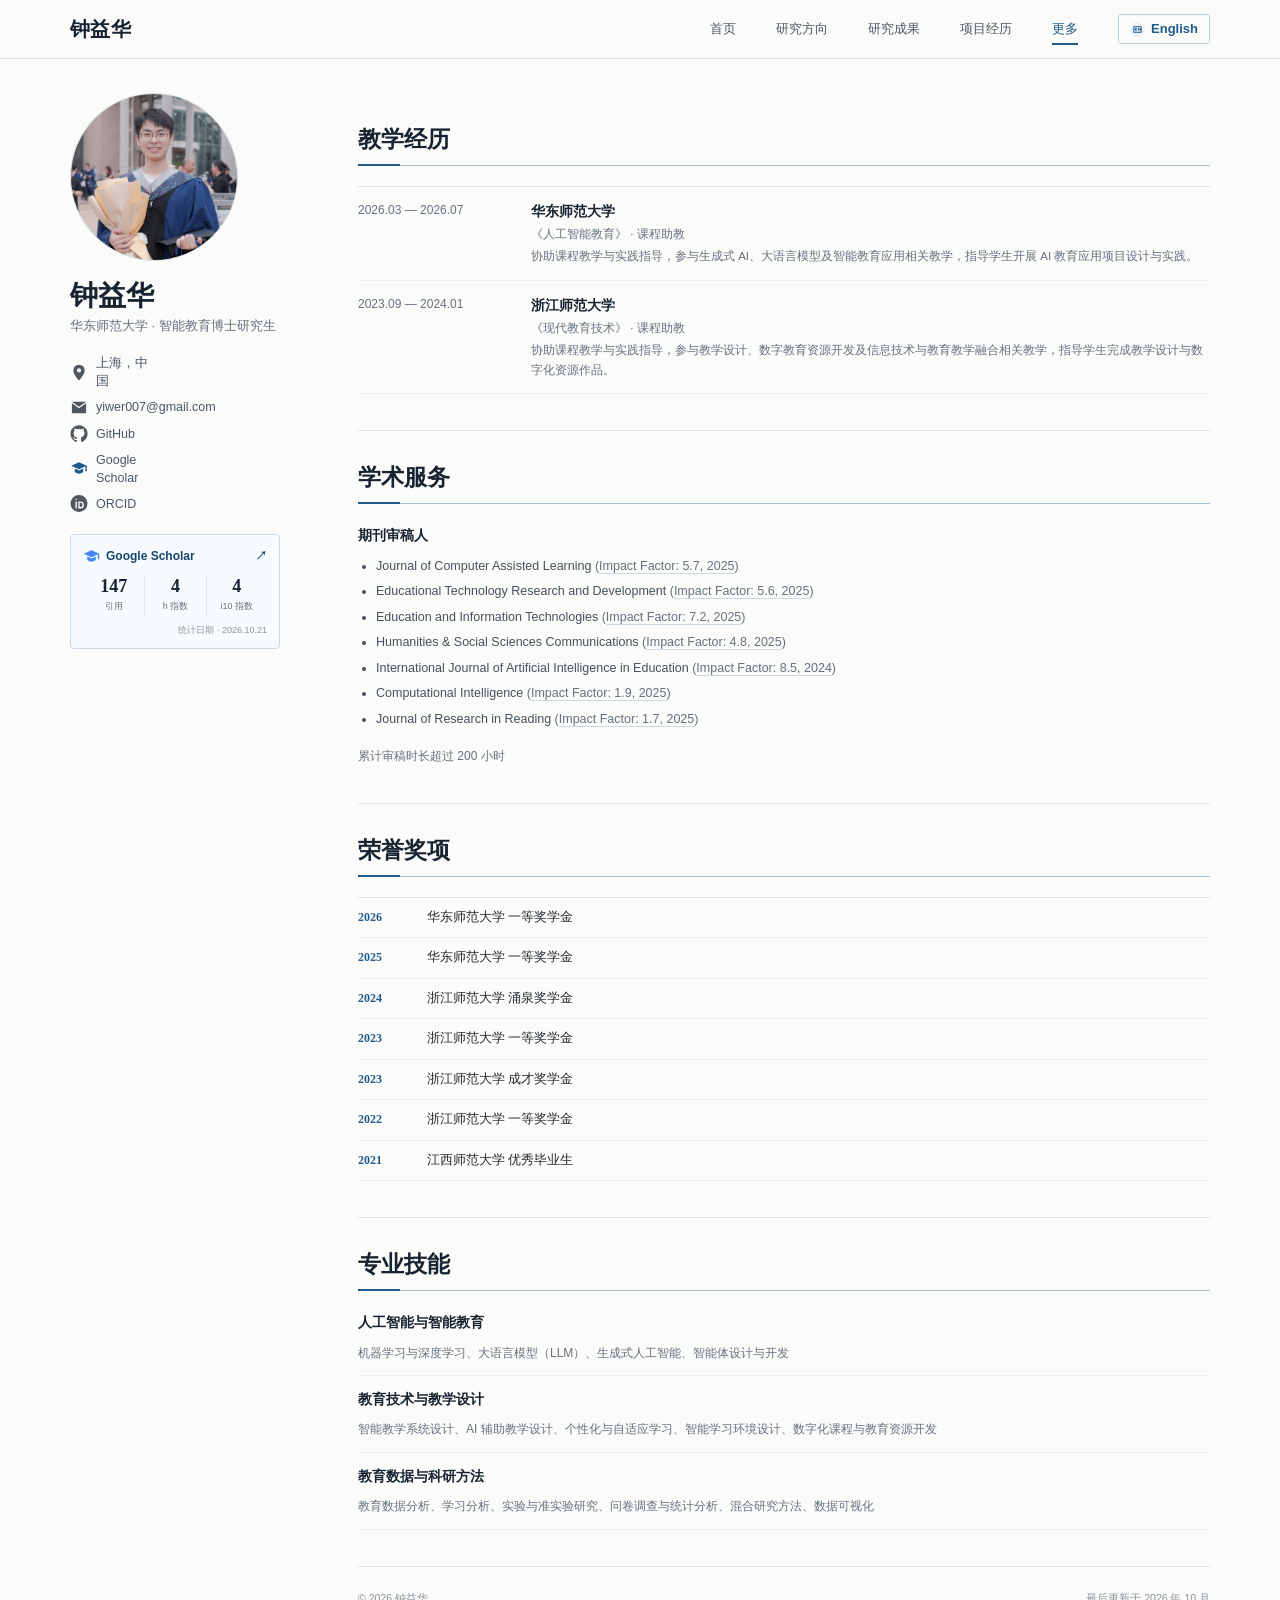
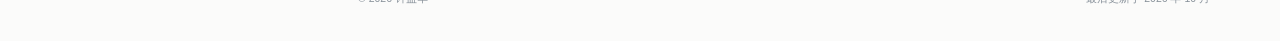
==== commit 09ef0a5c: "Restore project experience page and navigation" ====
--- a/about.html
+++ b/about.html
@@ -19,7 +19,7 @@
   <header class="site-header"><div class="header-inner">
     <a class="site-title" href="index.html" id="site-title">钟益华</a>
     <button class="menu-button" type="button" aria-label="打开导航" aria-expanded="false" aria-controls="main-nav"><span></span><span></span><span></span></button>
-    <nav class="main-nav" aria-label="主导航" id="main-nav"><a href="index.html#about" data-zh="首页" data-en="Home">首页</a><a href="research.html" data-zh="研究方向" data-en="Research Areas">研究方向</a><a href="publications.html" data-zh="研究成果" data-en="Research Outputs">研究成果</a><a href="about.html" data-zh="更多" data-en="More">更多</a><a class="language-switch" href="?lang=en" id="language" aria-label="切换到英文主页"><svg viewBox="0 0 24 24" aria-hidden="true"><path fill="currentColor" d="M3 5h18v14H3V5zm2 2v10h14V7H5zm1 2h5v2H9v1h2v2H6V9zm7 0h2l2 3V9h2v5h-2l-2-3v3h-2V9z"></path></svg><span>English</span></a></nav>
+    <nav class="main-nav" aria-label="主导航" id="main-nav"><a href="index.html#about" data-zh="首页" data-en="Home">首页</a><a href="research.html" data-zh="研究方向" data-en="Research Areas">研究方向</a><a href="publications.html" data-zh="研究成果" data-en="Research Outputs">研究成果</a><a href="projects.html" data-zh="项目经历" data-en="Project Experience">项目经历</a><a href="about.html" data-zh="更多" data-en="More">更多</a><a class="language-switch" href="?lang=en" id="language" aria-label="切换到英文主页"><svg viewBox="0 0 24 24" aria-hidden="true"><path fill="currentColor" d="M3 5h18v14H3V5zm2 2v10h14V7H5zm1 2h5v2H9v1h2v2H6V9zm7 0h2l2 3V9h2v5h-2l-2-3v3h-2V9z"></path></svg><span>English</span></a></nav>
   </div></header>
   <main class="page-shell">
     <aside class="profile-panel" aria-label="个人资料">
@@ -69,6 +69,9 @@
         <div id="publication-groups" aria-live="polite"></div>
       </section><section class="content-section" aria-labelledby="outputs" data-page="publications" hidden="">
         <h2 class="section-heading" id="outputs" data-zh="其他成果" data-en="Other Research Outputs">其他成果</h2><div class="output-columns" id="output-columns"></div>
+      </section><section class="content-section" aria-labelledby="projects" data-page="projects" hidden="">
+        <h2 class="section-heading" id="projects" data-zh="项目经历" data-en="Project Experience">项目经历</h2>
+        <p class="section-note" data-zh="累计参与省部级以上纵向项目 10 余项；以下展示作为核心成员参与的重要项目。" data-en="I have participated in more than 10 provincial, ministerial, and national research projects. Selected projects in which I served as a core member are listed below.">累计参与省部级以上纵向项目 10 余项；以下展示作为核心成员参与的重要项目。</p><div class="project-list" id="project-list"></div>
       </section><section class="content-section" aria-labelledby="experience" data-page="about">
         <h2 class="section-heading" id="experience" data-zh="教学经历" data-en="Teaching Experience">教学经历</h2><div class="experience-list" id="experience-list"></div>
       </section><section class="content-section" aria-labelledby="service" data-page="about">
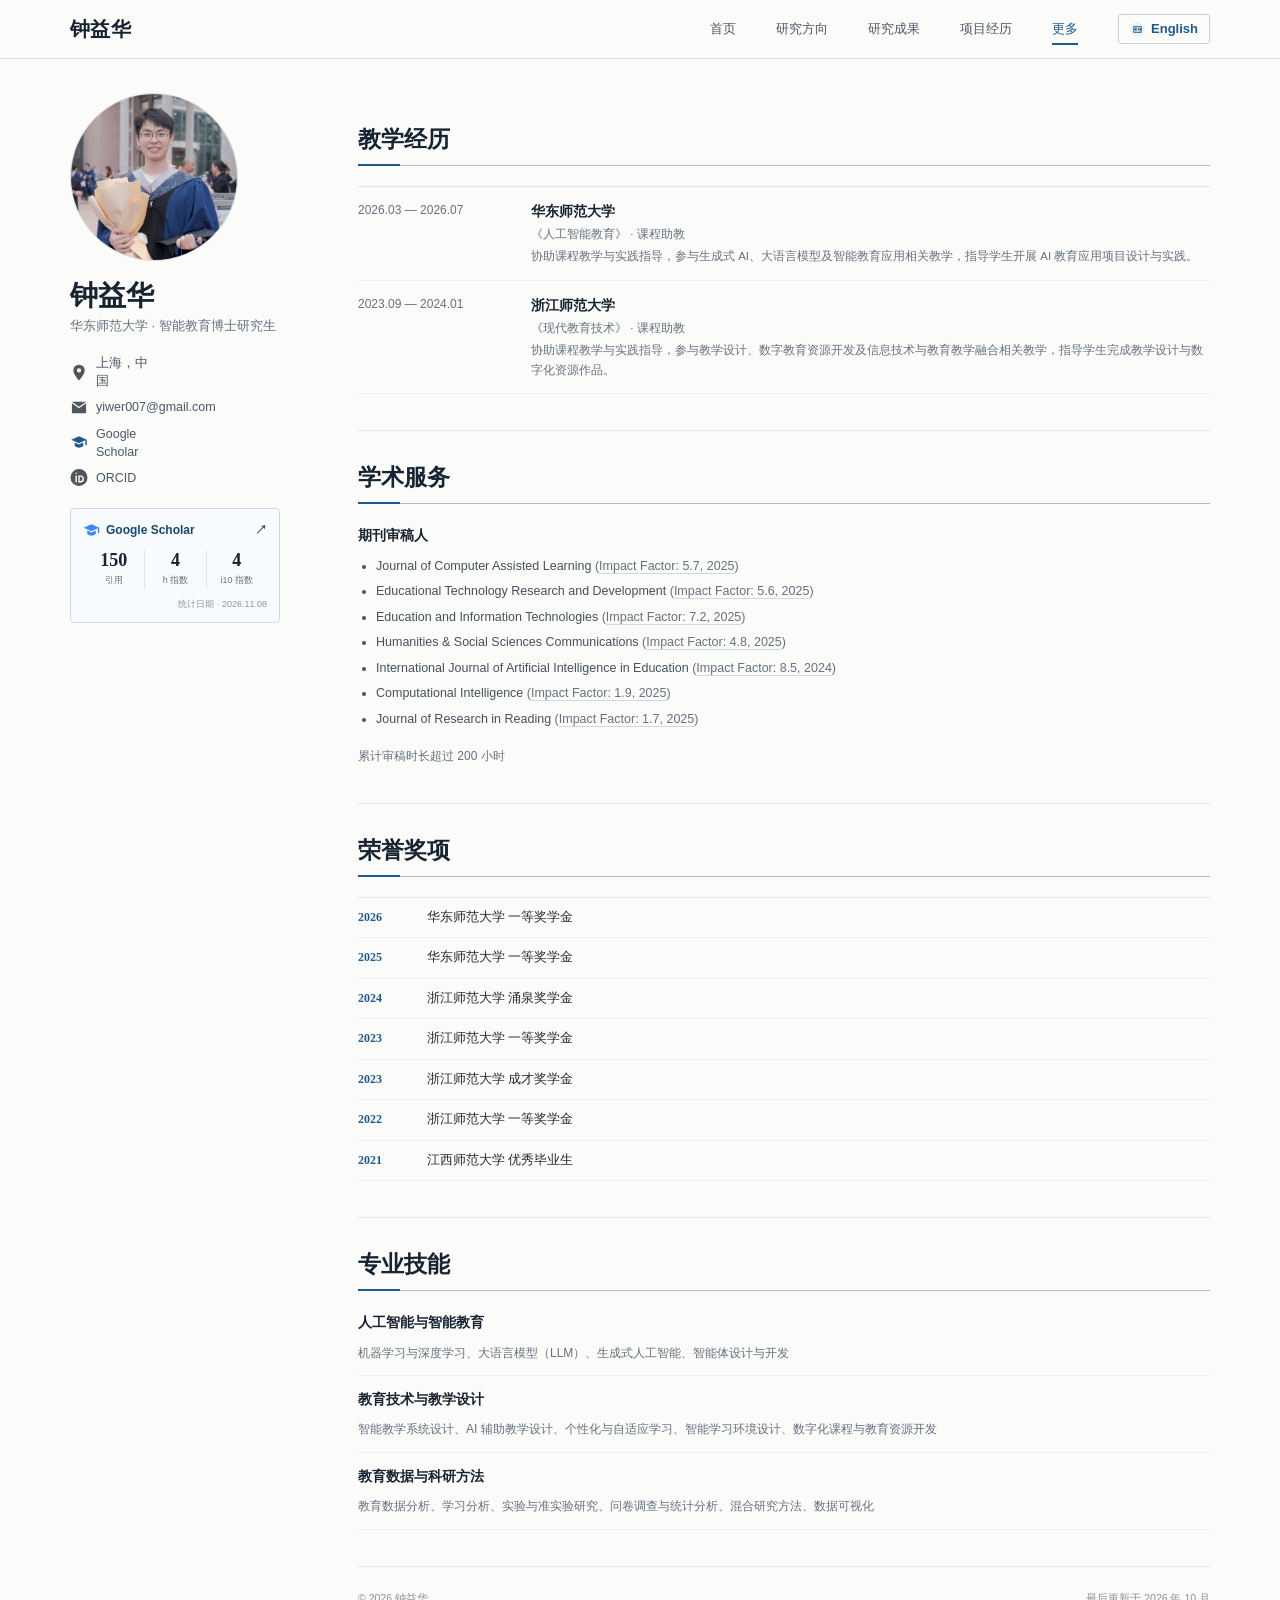
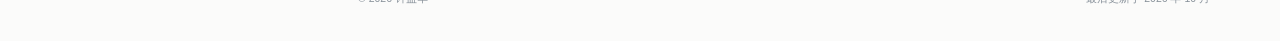
==== commit 6ce4c642: "Add view-all link beneath selected research outputs" ====
--- a/about.html
+++ b/about.html
@@ -59,8 +59,8 @@
         <div class="research-row"><strong data-zh="研究领域" data-en="Research">研究领域</strong><div id="research-interests"></div></div>
       </section><section class="content-section education-section" aria-labelledby="education" data-page="home" hidden="">
         <h2 class="section-heading" id="education" data-zh="教育经历" data-en="Education">教育经历</h2><div class="education-list" id="education-list"></div>
-      </section><section class="content-section" data-page="home" aria-labelledby="selected" hidden=""><h2 id="selected" class="section-heading" data-zh="代表成果" data-en="Selected Outputs">代表成果</h2><div id="selected-research"></div></section><section class="content-section" data-page="home" aria-labelledby="news" hidden=""><h2 id="news" class="section-heading" data-zh="最新动态" data-en="News">最新动态</h2><ol class="news-list" id="news-list"></ol></section><section class="content-section" data-page="research" aria-labelledby="research" hidden=""><h2 id="research" class="section-heading" data-zh="当前研究方向" data-en="Current Research Areas">当前研究方向</h2><p class="portfolio-lead" id="research-agenda"></p><div id="research-directions" class="research-directions"></div></section><section class="content-section" data-page="research" aria-labelledby="vision" hidden=""><h2 id="vision" class="section-heading" data-zh="未来研究方向" data-en="Future Directions">未来研究方向</h2><p class="section-note" data-zh="未来 3–5 年拟探索的研究方向。" data-en="Prospective directions for the next three to five years.">未来 3–5 年拟探索的研究方向。</p><div id="research-vision"></div></section><section class="content-section" aria-labelledby="publications" data-page="publications" hidden="">
-        <div class="heading-with-tools"><h2 class="section-heading" id="publications" data-zh="全部论文" data-en="Publications">论文成果</h2><div class="paper-filter" role="group" aria-label="筛选论文类型">
+      </section><section class="content-section" data-page="home" aria-labelledby="selected" hidden=""><h2 id="selected" class="section-heading" data-zh="代表成果" data-en="Selected Outputs">代表成果</h2><div id="selected-research"></div><div class="selected-footer"><a class="all-outputs-link" href="publications.html" data-zh="查看全部成果 →" data-en="View all research outputs →">查看全部成果 →</a></div></section><section class="content-section" data-page="home" aria-labelledby="news" hidden=""><h2 id="news" class="section-heading" data-zh="最新动态" data-en="News">最新动态</h2><ol class="news-list" id="news-list"></ol></section><section class="content-section" data-page="research" aria-labelledby="research" hidden=""><h2 id="research" class="section-heading" data-zh="当前研究方向" data-en="Current Research Areas">当前研究方向</h2><p class="portfolio-lead" id="research-agenda"></p><div id="research-directions" class="research-directions"></div></section><section class="content-section" data-page="research" aria-labelledby="vision" hidden=""><h2 id="vision" class="section-heading" data-zh="未来研究方向" data-en="Future Directions">未来研究方向</h2><p class="section-note" data-zh="未来 3–5 年拟探索的研究方向。" data-en="Prospective directions for the next three to five years.">未来 3–5 年拟探索的研究方向。</p><div id="research-vision"></div></section><section class="content-section" aria-labelledby="publications" data-page="publications" hidden="">
+        <div class="heading-with-tools"><h2 class="section-heading" id="publications" data-zh="论文成果" data-en="Publications">论文成果</h2><div class="paper-filter" role="group" aria-label="筛选论文类型">
           <button type="button" class="is-active" data-filter="all" aria-pressed="true" data-zh="全部" data-en="All">全部</button>
           <button type="button" data-filter="journal" aria-pressed="false" data-zh="期刊" data-en="Journals">期刊</button>
           <button type="button" data-filter="conference" aria-pressed="false" data-zh="会议" data-en="Conferences">会议</button>
@@ -71,7 +71,7 @@
         <h2 class="section-heading" id="outputs" data-zh="其他成果" data-en="Other Research Outputs">其他成果</h2><div class="output-columns" id="output-columns"></div>
       </section><section class="content-section" aria-labelledby="projects" data-page="projects" hidden="">
         <h2 class="section-heading" id="projects" data-zh="项目经历" data-en="Project Experience">项目经历</h2>
-        <p class="section-note" data-zh="累计参与省部级以上纵向项目 10 余项；以下展示作为核心成员参与的重要项目。" data-en="I have participated in more than 10 provincial, ministerial, and national research projects. Selected projects in which I served as a core member are listed below.">累计参与省部级以上纵向项目 10 余项；以下展示作为核心成员参与的重要项目。</p><div class="project-list" id="project-list"></div>
+        <p class="section-note" data-zh="累计参与省部级以上纵向项目 10 余项；以下仅展示部分重要项目。" data-en="I have participated in more than 10 provincial, ministerial, and national research projects. Selected projects are listed below.">累计参与省部级以上纵向项目 10 余项；以下仅展示部分重要项目。</p><div class="project-list" id="project-list"></div>
       </section><section class="content-section" aria-labelledby="experience" data-page="about">
         <h2 class="section-heading" id="experience" data-zh="教学经历" data-en="Teaching Experience">教学经历</h2><div class="experience-list" id="experience-list"></div>
       </section><section class="content-section" aria-labelledby="service" data-page="about">
--- a/site-extra.css
+++ b/site-extra.css
@@ -88,3 +88,8 @@
 .service-content .journal-impact{color:var(--muted)}
 .service-content .journal-impact a{color:inherit;text-decoration:underline;text-decoration-color:#cbd9e3;text-underline-offset:3px}
 .service-content .journal-impact a:hover{color:var(--blue)}
+.selected-study .venue-badge{display:inline-block;max-width:100%;font-size:10px;line-height:1.4}
+
+.selected-footer{display:flex;justify-content:flex-end;padding-top:16px}
+.all-outputs-link{font-size:13px;line-height:1.8;color:var(--blue);text-decoration:underline;text-underline-offset:4px}
+.all-outputs-link:hover{color:var(--blue-dark)}
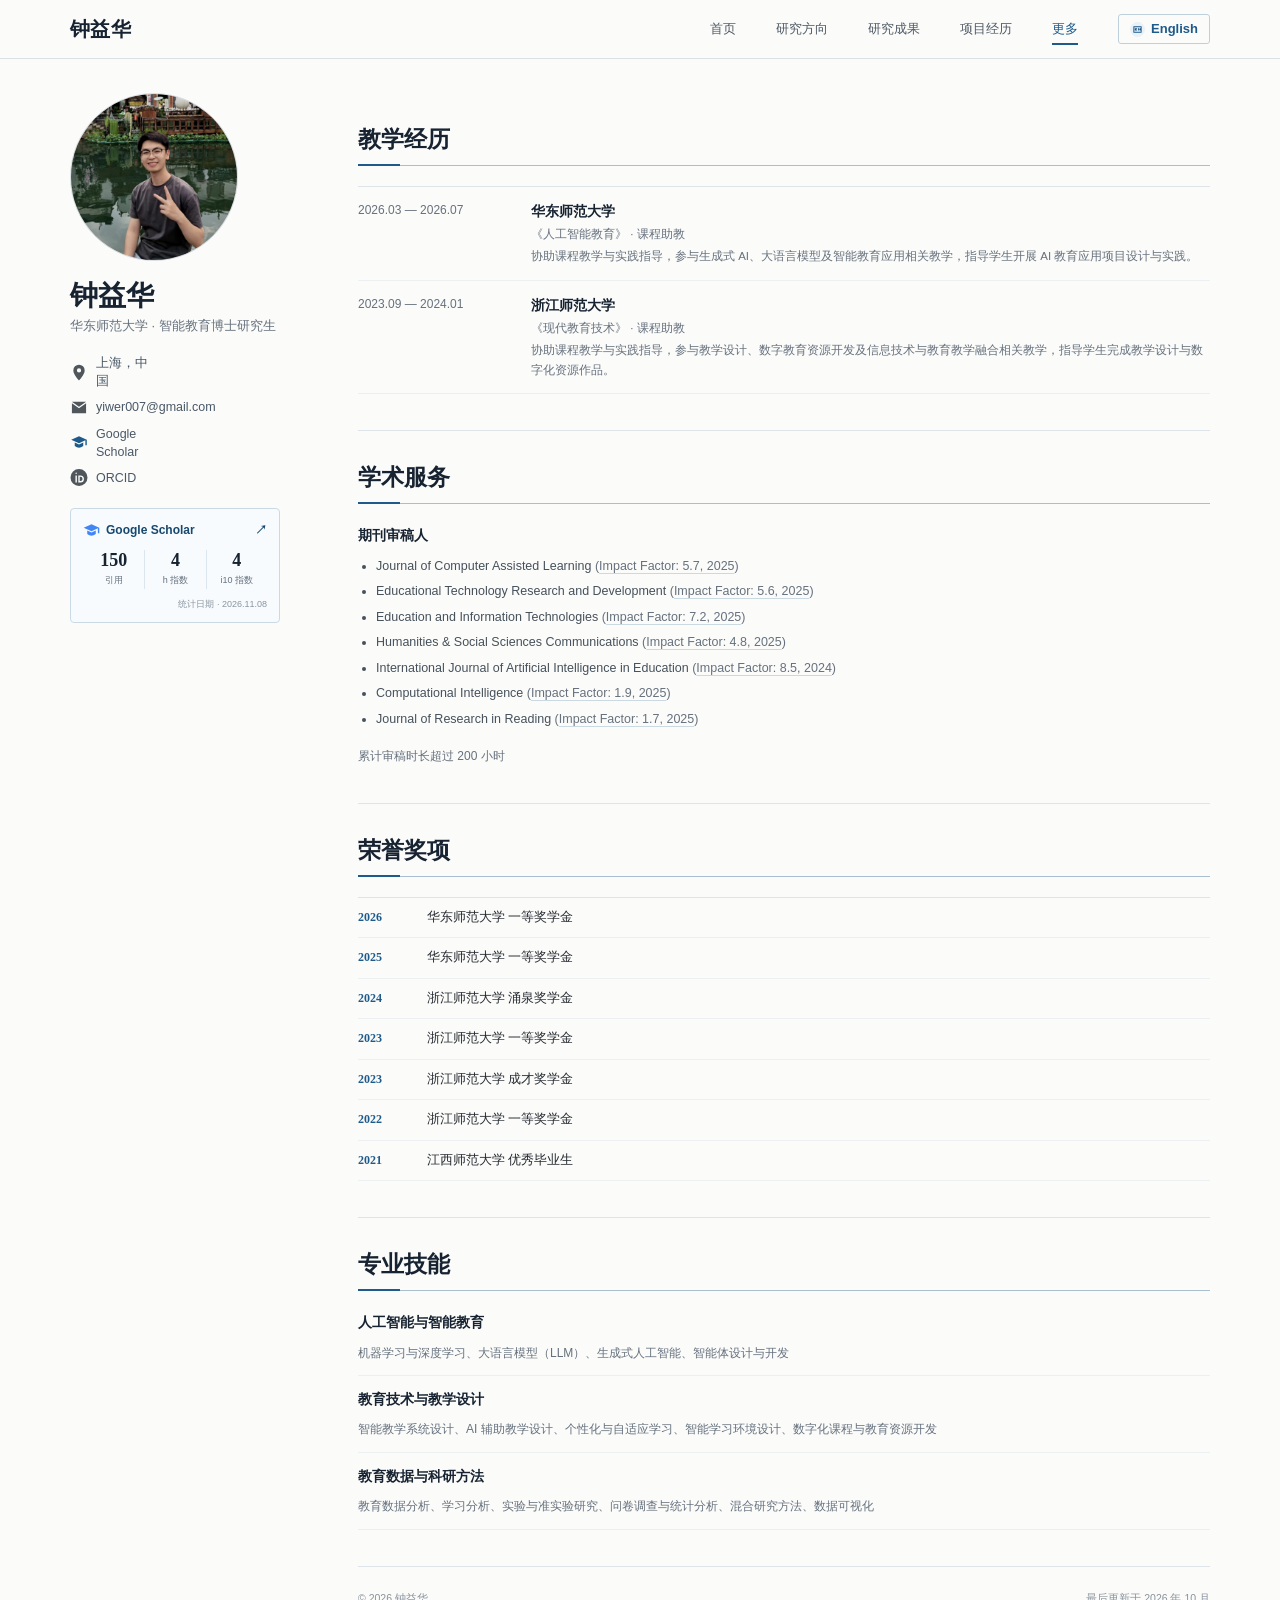
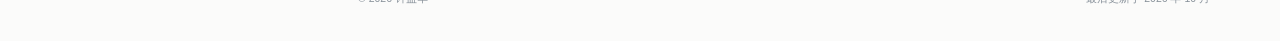
==== commit ac8fcd50: "Use original outdoor portrait for both languages" ====
--- a/about.html
+++ b/about.html
@@ -5,7 +5,7 @@
   <meta name="description" content="钟益华，华东师范大学智能教育博士研究生。研究生成式AI教育应用、智能体支持学习、个性化学习与学习分析。">
   <meta property="og:type" content="website"><meta property="og:title" content="钟益华｜个人学术主页">
   <meta property="og:url" content="https://yiwer007.github.io/about.html">
-  <meta property="og:image" content="https://yiwer007.github.io/assets/portrait-zh.png">
+  <meta property="og:image" content="https://yiwer007.github.io/assets/ZYH.png">
   <meta property="og:description" content="华东师范大学智能教育博士研究生，研究生成式AI教育应用、智能体支持学习、个性化学习与学习分析。">
   <link rel="canonical" href="https://yiwer007.github.io/about.html">
   <title>钟益华｜个人学术主页</title><link rel="icon" href="assets/favicon-hanli.png" type="image/png">
@@ -23,7 +23,7 @@
   </div></header>
   <main class="page-shell">
     <aside class="profile-panel" aria-label="个人资料">
-      <img class="portrait" src="assets/portrait-zh.png" width="168" height="168" alt="钟益华的个人照片">
+      <img class="portrait" src="assets/ZYH.png" width="168" height="168" alt="钟益华的个人照片">
       <div class="profile-intro"><h1 id="profile-name">钟益华</h1><p class="position" data-zh="华东师范大学 · 智能教育博士研究生" data-en="East China Normal University · Ph.D. Student">华东师范大学 · 智能教育博士研究生</p></div>
       <div class="contact-list" id="contact-list"></div>
       <a class="scholar-card" id="scholar-card" hidden="" target="_blank" rel="noopener noreferrer">
